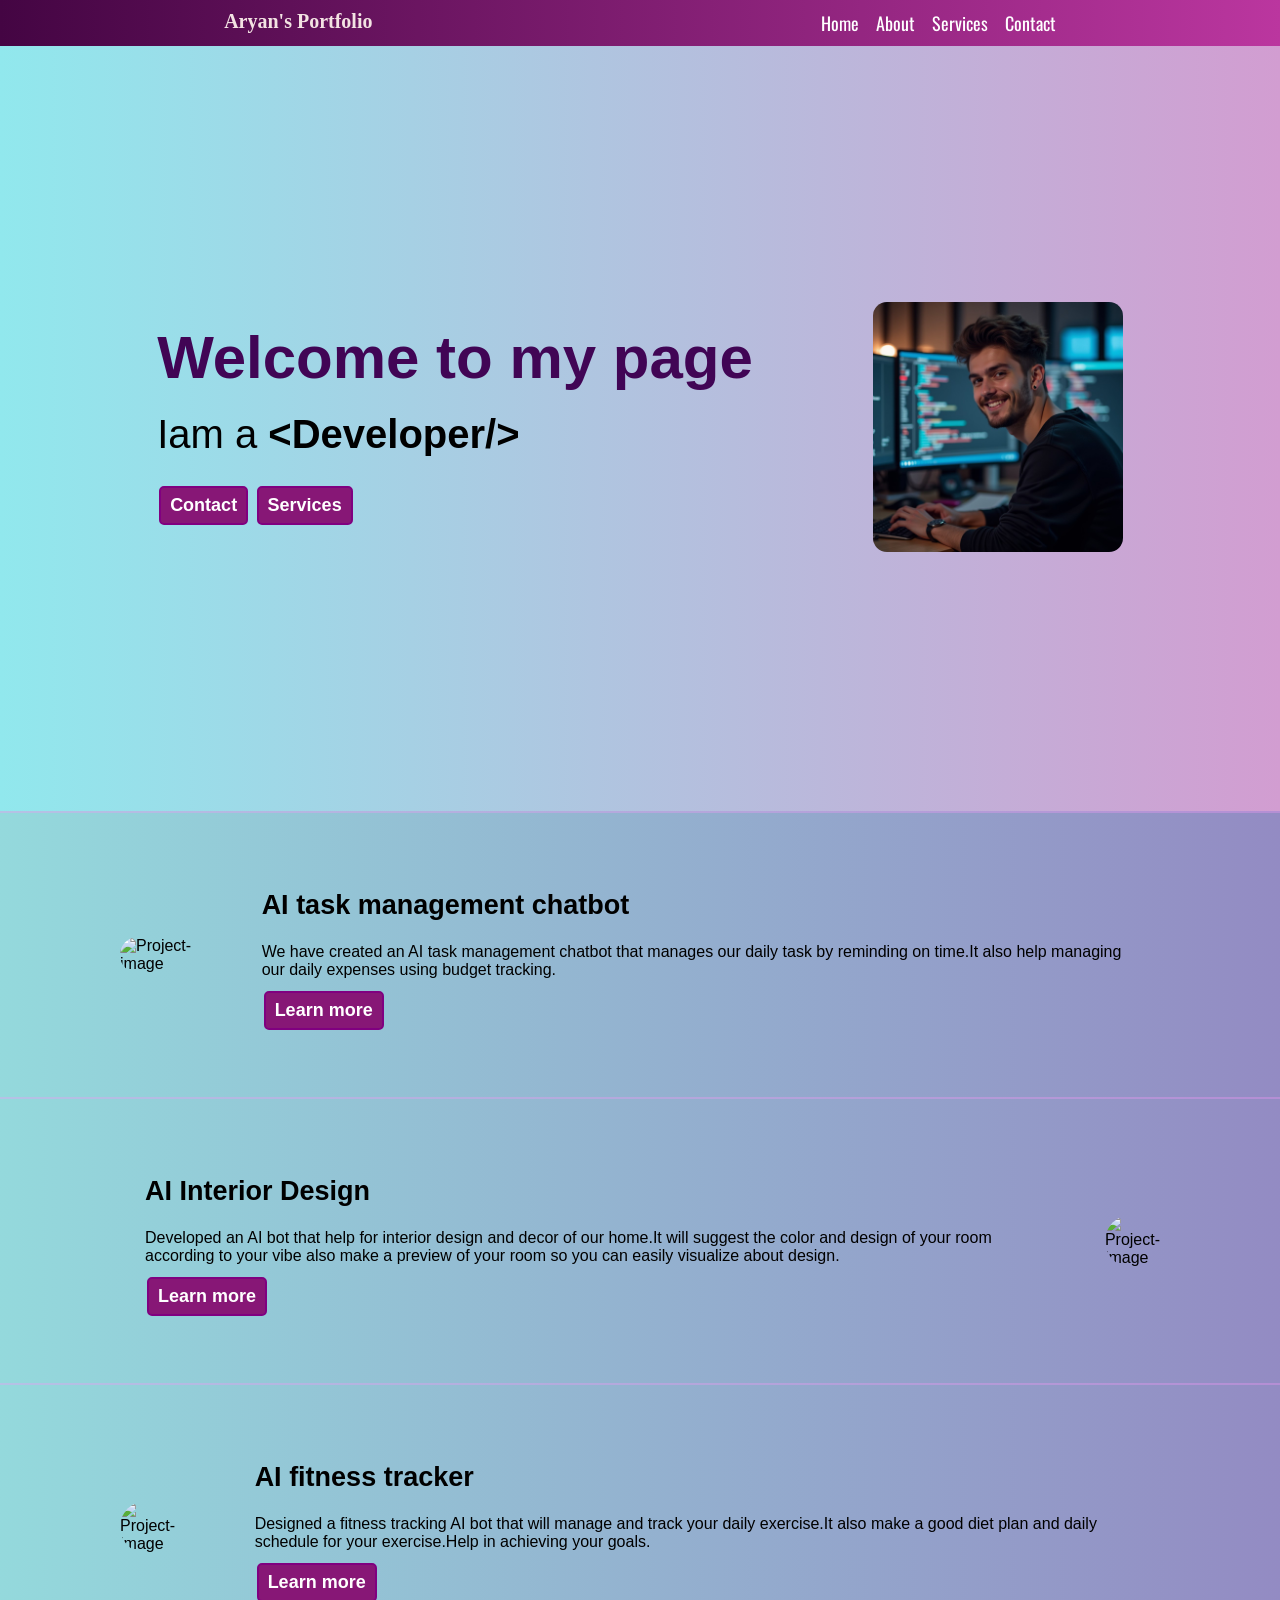
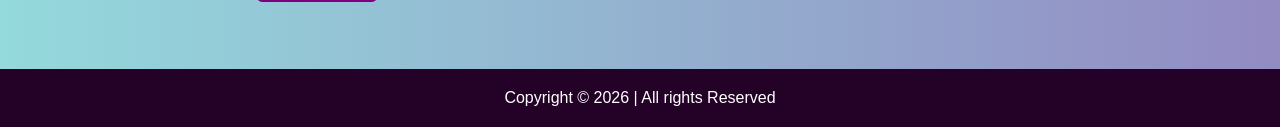
==== index.html @ 8495650d "First commit" ====
<!DOCTYPE html>
<html lang="en">

<head>
    <meta charset="UTF-8">
    <meta name="viewport" content="width=device-width, initial-scale=1.0">
    <title>Aryan's Portfolio</title>
    <link rel="stylesheet" href="style.css">
    <link rel="preconnect" href="https://fonts.googleapis.com">
    <link rel="preconnect" href="https://fonts.gstatic.com" crossorigin>
    <link
        href="https://fonts.googleapis.com/css2?family=Edu+NSW+ACT+Cursive:wght@400..700&family=Oswald:wght@200..700&display=swap"
        rel="stylesheet">

</head>

<body>
    <nav>
        <div class="logo">Aryan's Portfolio</div>
        <ul>
            <li><a href="/">Home</a></li>
            <li><a href="/about.html">About</a></li>
            <li><a href="/services.html">Services</a></li>
            <li><a href="/contact.html">Contact</a></li>
        </ul>
    </nav>

    <main>
        <section class="hero">
            <div class="hero-left">
                <div class="one">Welcome to my page</div>
                <div class="two">Iam a <span class="bold">&lt;Developer/&gt;</span>
                </div>

                <div class="button-container">
                    <button class="btn">Contact</button>
                    <button class="btn">Services</button>
                </div>

            </div>
            <div class="hero-right">
                <img src="pic.jpg" alt="pic" width="250px">
            </div>
        </section>

        <section class="projects">
            <div class="project">
                <div class="project-image">
                    <img src="https://www.creaup.com/wp-content/uploads/2023/04/Artificial-Intelligence.jpg"
                        alt="Project-image">
                </div>

                <div class="project-info">
                    <div class="text">AI task management chatbot</div>
                    <p>We have created an AI task management chatbot that manages our daily task by reminding on time.It
                        also help managing our daily expenses using budget tracking.</p>
                    <div class="buttons">
                        <button class="btn">Learn more</button>
                    </div>

                </div>
            </div>

            <div class="project  row-reverse">
                <div class="project-image">
                    <img src="https://img.magnific.com/premium-photo/visualization-modern-residential-interior-design_1107902-1077.jpg?w=2000"
                        alt="Project-image">
                </div>

                <div class="project-info">
                    <div class="text">AI Interior Design</div>
                    <p>Developed an AI bot that help for interior design and decor of our home.It will suggest the color
                        and design of your room according to your vibe also make a preview of your room so you can
                        easily visualize about design.</p>
                    <div class="buttons">
                        <button class="btn">Learn more</button>
                    </div>

                </div>
            </div>


            <div class="project">
                <div class="project-image">
                    <img src="https://winnfitnessrecovery.com/cdn/shop/articles/20250804_1248_AI_Fitness_Revolution_simple_compose_01k1tzktdxf0a99rjzdws68qn0_1200x1200.png?v=1764098699"
                        alt="Project-image">
                </div>

                <div class="project-info">
                    <div class="text">AI fitness tracker</div>
                    <p>Designed a fitness tracking AI bot that will manage and track your daily exercise.It also make a
                        good diet plan and daily schedule for your exercise.Help in achieving your goals.</p>
                    <div class="buttons">
                        <button class="btn">Learn more</button>
                    </div>

                </div>
            </div>


        </section>

    </main>

    <footer>
        Copyright &copy; 2026 | All rights Reserved
    </footer>

</body>

</html>
---- style.css ----
* {
    margin: 0;
    padding: 0;
}

nav {
    display: flex;
    justify-content: space-around;
    padding: 10px 0;
    /*background-color: rgb(46, 10, 80);*/
    background-image: linear-gradient(to right, rgb(68, 5, 67), rgb(187, 54, 159));
    color: rgb(243, 227, 227);
    /*position: sticky;
    top: 0;*/
}

.logo {
    font-size: 20px;
    font-weight: bolder;
    font-family: "Edu NSW ACT Cursive", cursive;

}

nav ul {
    display: flex;
    gap: 17px;
    align-items: center;
}

nav ul li {
    list-style-type: none;
    font-size: 18px;
    font-weight: 400;
    font-family: "Oswald", sans-serif;
}

nav ul li a{
    color: white;
    text-decoration: none;
}

nav ul li a:hover{
    color: rgb(237, 179, 237);
    text-decoration: none;
    transition: all 0.5s;
}

.hero {
    background-image: linear-gradient(to right, rgb(145, 232, 237), rgb(210, 157, 209));
    height: 85vh;
    display: flex;
    justify-content: center;
    gap: 120px;
    align-items: center;
    font-family: 'Franklin Gothic Medium', 'Arial Narrow', Arial, sans-serif;
}

.hero-left{
    display: flex;
    flex-direction: column;
    gap: 20px;
}

.hero-left .one {
    font-size: 60px;
    color: rgb(65, 5, 85);
    font-weight: bolder;
}

.hero-left .two {
    font-size: 40px;
}

.bold {
    font-weight: bold;
}

.hero-right img {
    border-radius: 14px;
}

.button-container {
    padding: 9px 0;
}

.btn {
    background-color: rgb(135, 23, 118);
    color: white;
    padding: 7px 9px;
    margin: 0 2px;
    border: 2px solid purple;
    border-radius: 5px;
    cursor: pointer;
    font-weight: bolder;
    font-size: 18px;
    transition: all 0.5s;
}

.btn:hover{
    background-color: rgb(191, 61, 163);
}

.project {
    display: flex;
    align-items: center;
    font-family: 'Franklin Gothic Medium', 'Arial Narrow', Arial, sans-serif;
    background-image: linear-gradient(to right, rgb(148, 217, 220), rgb(147, 139, 195));
    /*border-top: 2px solid rgb(221, 161, 221);*/
    border-top: 2px solid rgb(240 148 243 / 35%);
    padding: 22px 100px;
}

.project-image img {
    width: 29.5vw;
    margin: 20px;
    border-radius: 30px;
}

.project-info {
    display: flex;
    flex-direction: column;
    padding: 45px;
}

.project-info .text {
    font-size: 27px;
    font-weight: bold;
    padding: 10px 0;
}

.project-info p {
    padding: 12px 0;
}

.row-reverse
{
    flex-direction: row-reverse;
}

footer{
    background-color: rgb(36, 2, 39);
    padding: 20px;
    color: white;
    text-align: center;
    font-family: Arial, Helvetica, sans-serif;
}

/*Responsive design*/
@media screen and (max-width: 950px)
{
    nav{
    flex-direction: column;
    align-items: center;
    gap: 12px;
    }

    .hero
    {
        flex-direction: column-reverse;
        gap: 12px;
    }

    .hero-left{
        align-items: center;
    }

    .project{
        padding: 1px;
    }

}

@media screen and (max-width: 650px)
{
    .hero-left .one{
        font-size: 40px;
        text-align: center;
    }
    
    .hero-left .two{
        font-size: 30px;
        text-align: center;
    }

    .project{
        flex-direction: column;
    }

    .project-image img{
        width: 85vw;
        margin: 15px 35px;
    }

    .project-info{
        padding: 15px 23px;
    }
}
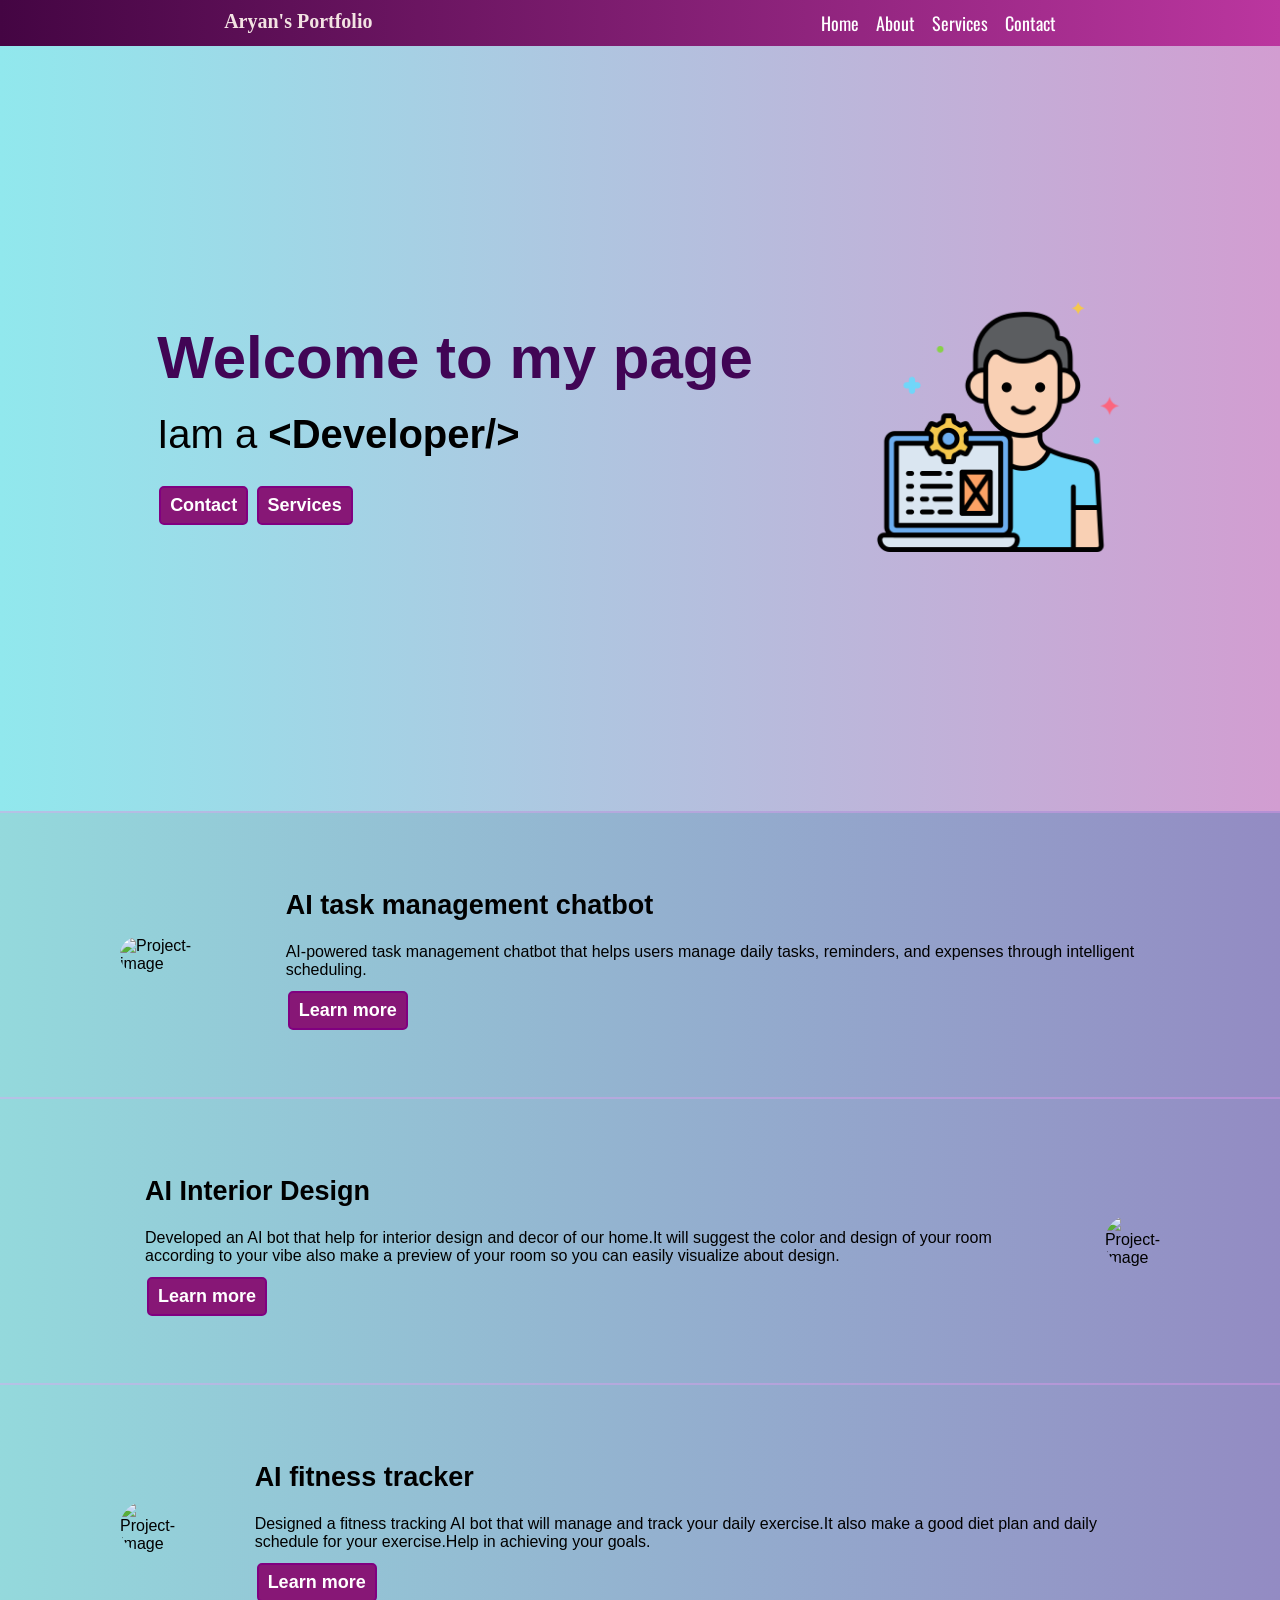
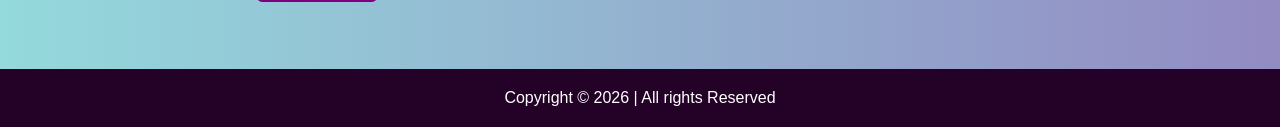
==== commit bfd7b6a4: "Modified contact.html" ====
--- a/index.html
+++ b/index.html
@@ -52,8 +52,7 @@
 
                 <div class="project-info">
                     <div class="text">AI task management chatbot</div>
-                    <p>We have created an AI task management chatbot that manages our daily task by reminding on time.It
-                        also help managing our daily expenses using budget tracking.</p>
+                    <p>AI-powered task management chatbot that helps users manage daily tasks, reminders, and expenses through intelligent scheduling.</p>
                     <div class="buttons">
                         <button class="btn">Learn more</button>
                     </div>
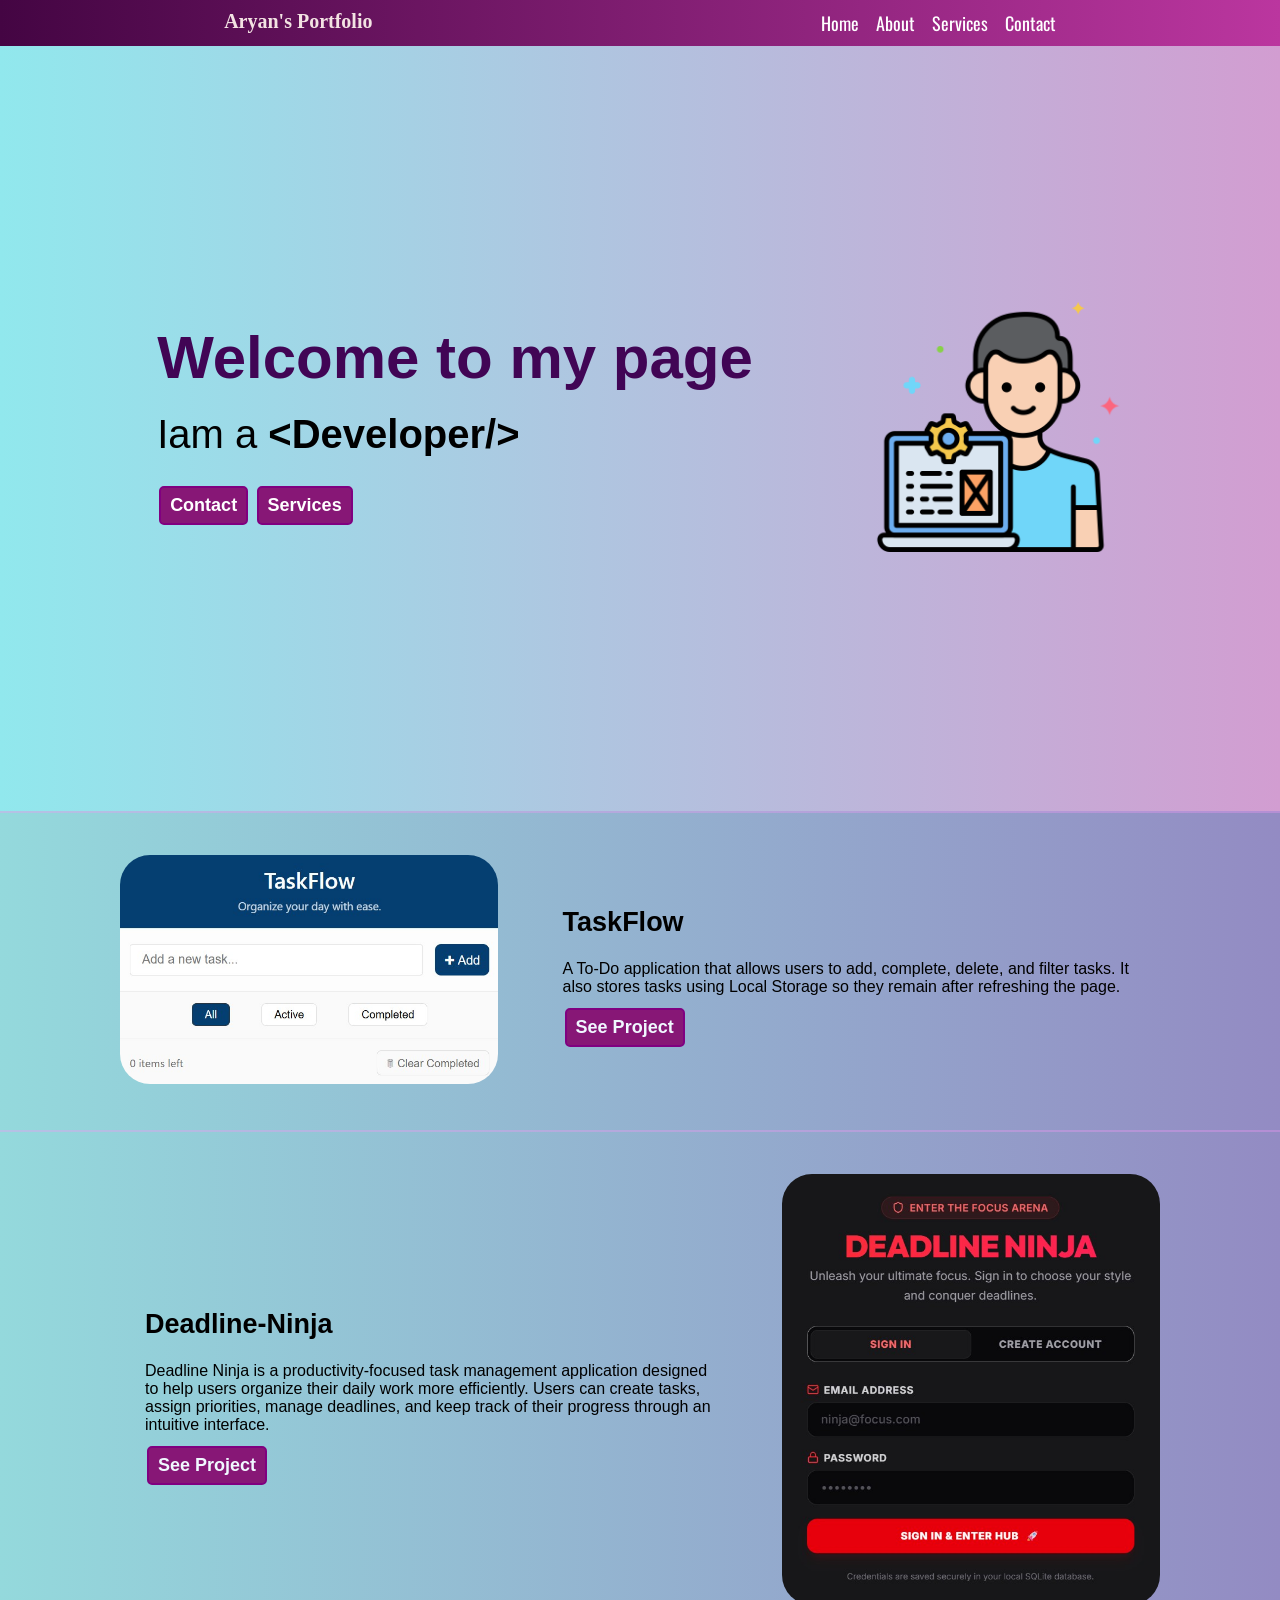
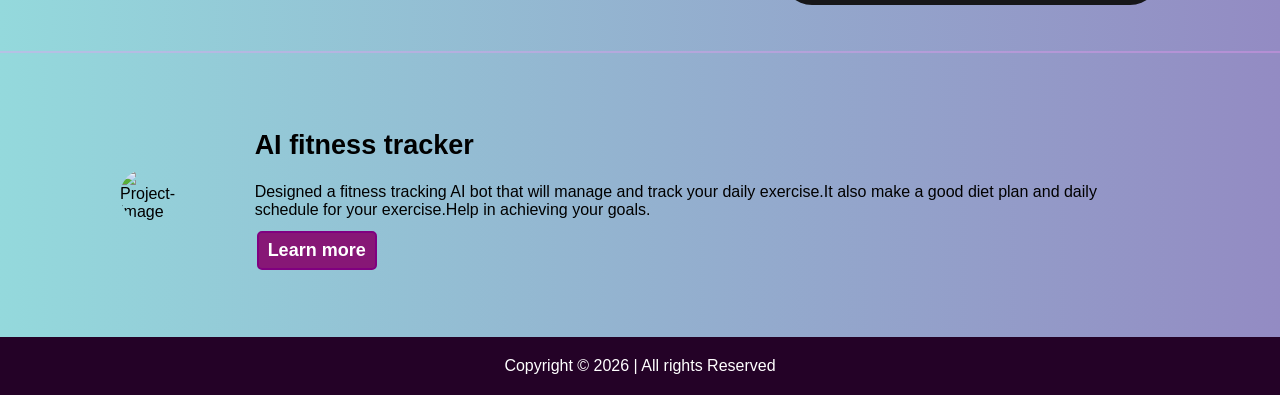
==== commit bcce41b2: "Updated some files of portfolio" ====
--- a/index.html
+++ b/index.html
@@ -18,10 +18,10 @@
     <nav>
         <div class="logo">Aryan's Portfolio</div>
         <ul>
-            <li><a href="/">Home</a></li>
-            <li><a href="/about.html">About</a></li>
-            <li><a href="/services.html">Services</a></li>
-            <li><a href="/contact.html">Contact</a></li>
+            <li><a href="./index.html">Home</a></li>
+            <li><a href="./about.html">About</a></li>
+            <li><a href="./services.html">Services</a></li>
+            <li><a href="./contact.html">Contact</a></li>
         </ul>
     </nav>
 
@@ -46,15 +46,16 @@
         <section class="projects">
             <div class="project">
                 <div class="project-image">
-                    <img src="https://www.creaup.com/wp-content/uploads/2023/04/Artificial-Intelligence.jpg"
-                        alt="Project-image">
+                    <img src="TaskFlow.jpg" alt="Project-image">
                 </div>
 
                 <div class="project-info">
-                    <div class="text">AI task management chatbot</div>
-                    <p>AI-powered task management chatbot that helps users manage daily tasks, reminders, and expenses through intelligent scheduling.</p>
+                    <div class="text">TaskFlow</div>
+                    <p>A To-Do application that allows users to add, complete, delete, and filter tasks.
+                        It also stores tasks using Local Storage so they remain after refreshing the page.</p>
                     <div class="buttons">
-                        <button class="btn">Learn more</button>
+                        <button class="btn"><a class="project-link" href="https://aryankudalkar77.github.io/TaskFlow/"
+                                target="_blank">See Project</a></button>
                     </div>
 
                 </div>
@@ -62,17 +63,17 @@
 
             <div class="project  row-reverse">
                 <div class="project-image">
-                    <img src="https://img.magnific.com/premium-photo/visualization-modern-residential-interior-design_1107902-1077.jpg?w=2000"
+                    <img src="Deadline-Ninja.jpg" width="300px" hei
                         alt="Project-image">
                 </div>
 
                 <div class="project-info">
-                    <div class="text">AI Interior Design</div>
-                    <p>Developed an AI bot that help for interior design and decor of our home.It will suggest the color
-                        and design of your room according to your vibe also make a preview of your room so you can
-                        easily visualize about design.</p>
+                    <div class="text">Deadline-Ninja</div>
+                    <p>Deadline Ninja is a productivity-focused task management application designed to help users
+                        organize their daily work more efficiently. Users can create tasks, assign priorities, manage
+                        deadlines, and keep track of their progress through an intuitive interface.</p>
                     <div class="buttons">
-                        <button class="btn">Learn more</button>
+                        <button class="btn"><a class="project-link" href="https://deadline-ninja.onrender.com/" target="_blank">See Project</a></button>
                     </div>
 
                 </div>
--- a/style.css
+++ b/style.css
@@ -132,6 +132,11 @@
     padding: 12px 0;
 }
 
+.project-link{
+    text-decoration: none;
+    color: aliceblue;
+}
+
 .row-reverse
 {
     flex-direction: row-reverse;
@@ -194,4 +199,5 @@
     .project-info{
         padding: 15px 23px;
     }
-}+}
+
